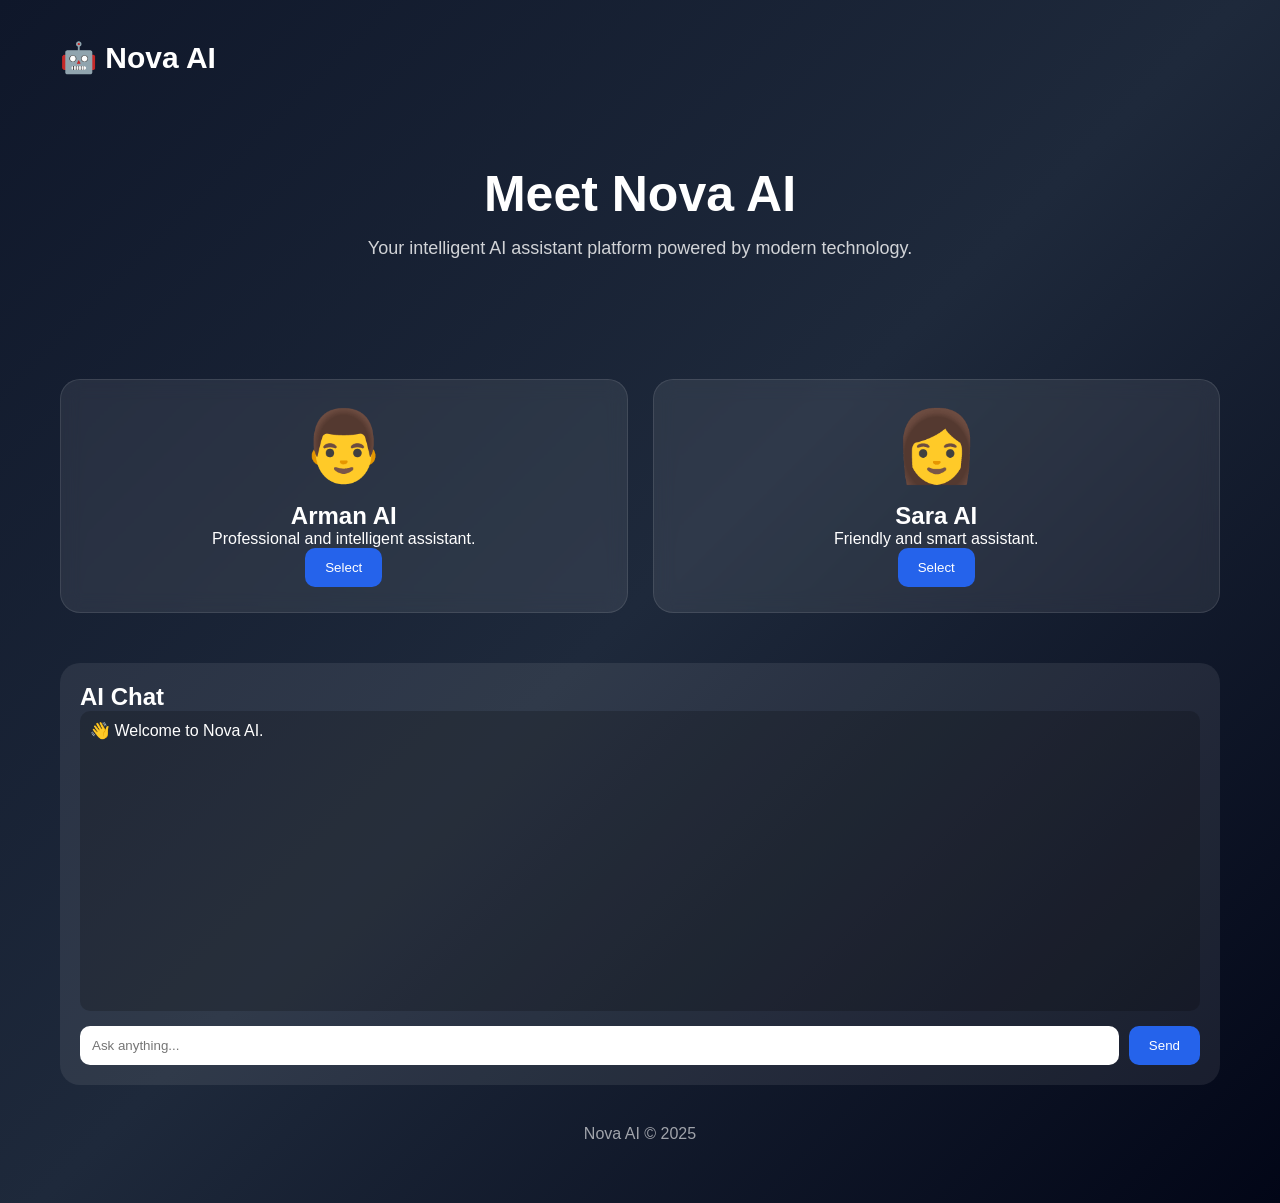
==== index.html @ 5002a57b "Create index.html" ====
<!DOCTYPE html>
<html lang="en">
<head>
<meta charset="UTF-8">
<meta name="viewport" content="width=device-width, initial-scale=1.0">
<title>Nova AI</title>

<style>
*{
margin:0;
padding:0;
box-sizing:border-box;
font-family:Arial,sans-serif;
}

body{
background:linear-gradient(135deg,#0f172a,#1e293b,#020617);
min-height:100vh;
color:white;
}

.container{
max-width:1200px;
margin:auto;
padding:20px;
}

header{
display:flex;
justify-content:space-between;
align-items:center;
padding:20px 0;
}

.logo{
font-size:30px;
font-weight:bold;
}

.hero{
text-align:center;
padding:70px 20px;
}

.hero h1{
font-size:50px;
margin-bottom:15px;
}

.hero p{
font-size:18px;
opacity:.8;
max-width:700px;
margin:auto;
}

.cards{
display:grid;
grid-template-columns:repeat(auto-fit,minmax(280px,1fr));
gap:25px;
margin-top:50px;
}

.card{
background:rgba(255,255,255,.08);
backdrop-filter:blur(10px);
padding:25px;
border-radius:20px;
text-align:center;
border:1px solid rgba(255,255,255,.1);
}

.avatar{
font-size:70px;
margin-bottom:15px;
}

button{
background:#2563eb;
color:white;
border:none;
padding:12px 20px;
border-radius:10px;
cursor:pointer;
}

.chat{
margin-top:50px;
background:rgba(255,255,255,.08);
padding:20px;
border-radius:20px;
}

#messages{
height:300px;
overflow:auto;
padding:10px;
background:rgba(0,0,0,.2);
border-radius:10px;
margin-bottom:15px;
}

.input-box{
display:flex;
gap:10px;
}

input{
flex:1;
padding:12px;
border:none;
border-radius:10px;
}

footer{
text-align:center;
padding:40px;
opacity:.6;
}
</style>
</head>

<body>

<div class="container">

<header>
<div class="logo">🤖 Nova AI</div>
</header>

<section class="hero">
<h1>Meet Nova AI</h1>
<p>Your intelligent AI assistant platform powered by modern technology.</p>
</section>

<section class="cards">

<div class="card">
<div class="avatar">👨</div>
<h2>Arman AI</h2>
<p>Professional and intelligent assistant.</p>
<button>Select</button>
</div>

<div class="card">
<div class="avatar">👩</div>
<h2>Sara AI</h2>
<p>Friendly and smart assistant.</p>
<button>Select</button>
</div>

</section>

<section class="chat">

<h2>AI Chat</h2>

<div id="messages">
<p>👋 Welcome to Nova AI.</p>
</div>

<div class="input-box">
<input placeholder="Ask anything...">
<button>Send</button>
</div>

</section>

<footer>
Nova AI © 2025
</footer>

</div>

</body>
</html>
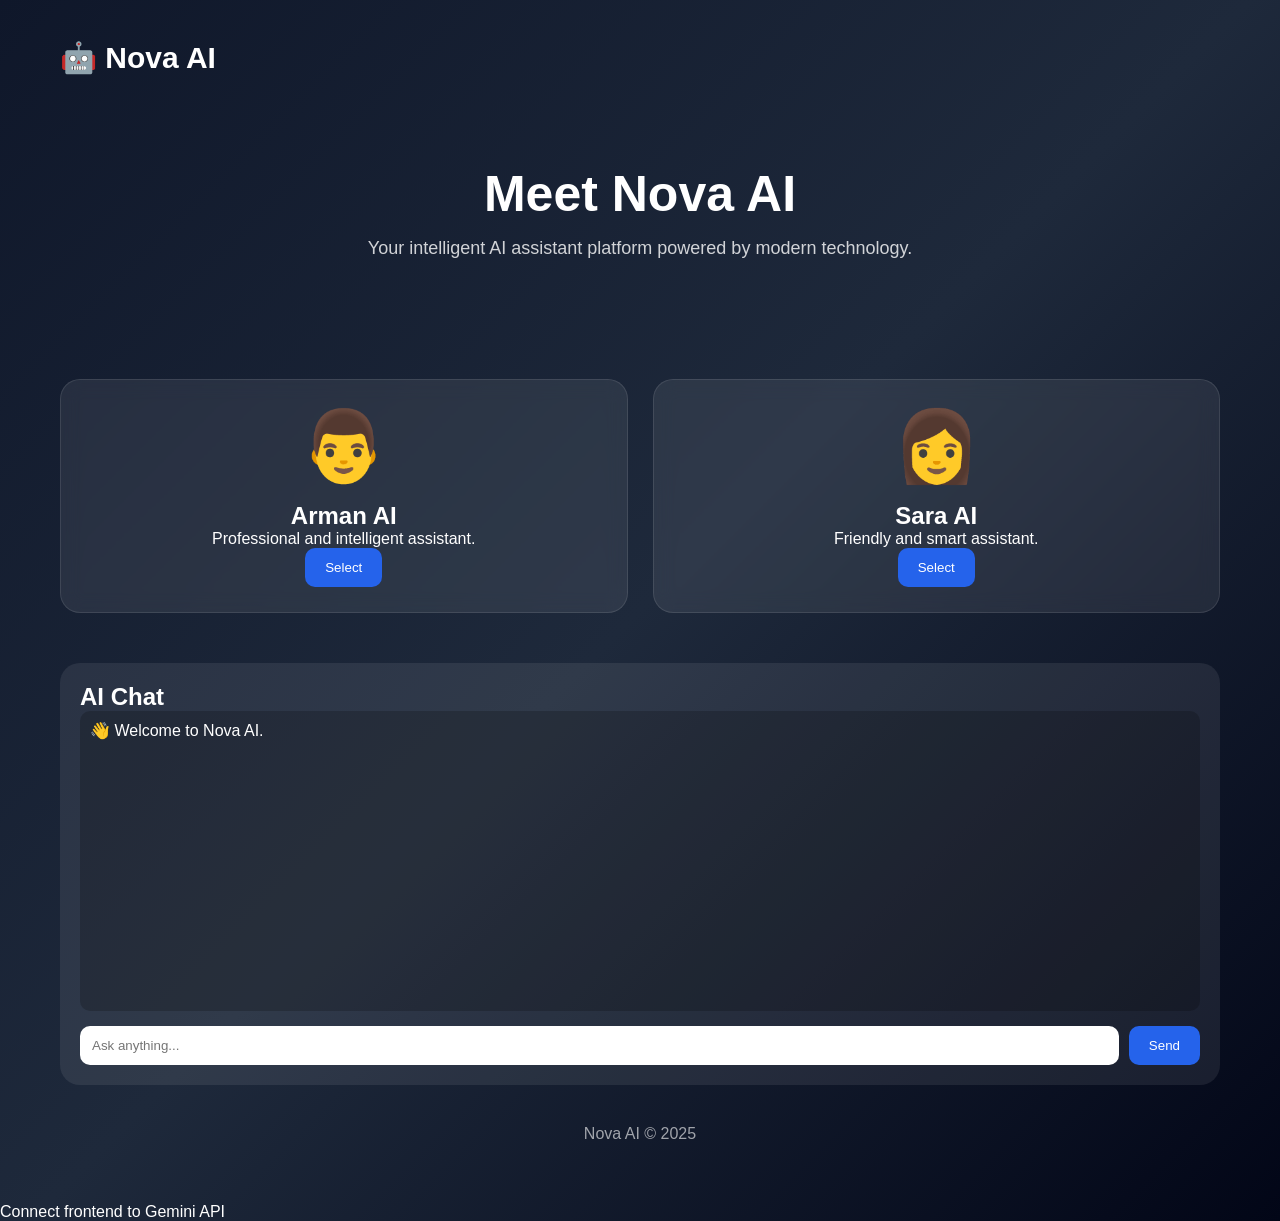
==== commit 1cfcea2b: "Connect frontend to Gemini API" ====
--- a/index.html
+++ b/index.html
@@ -171,6 +171,6 @@
 </footer>
 
 </div>
-
+Connect frontend to Gemini API
 </body>
 </html>
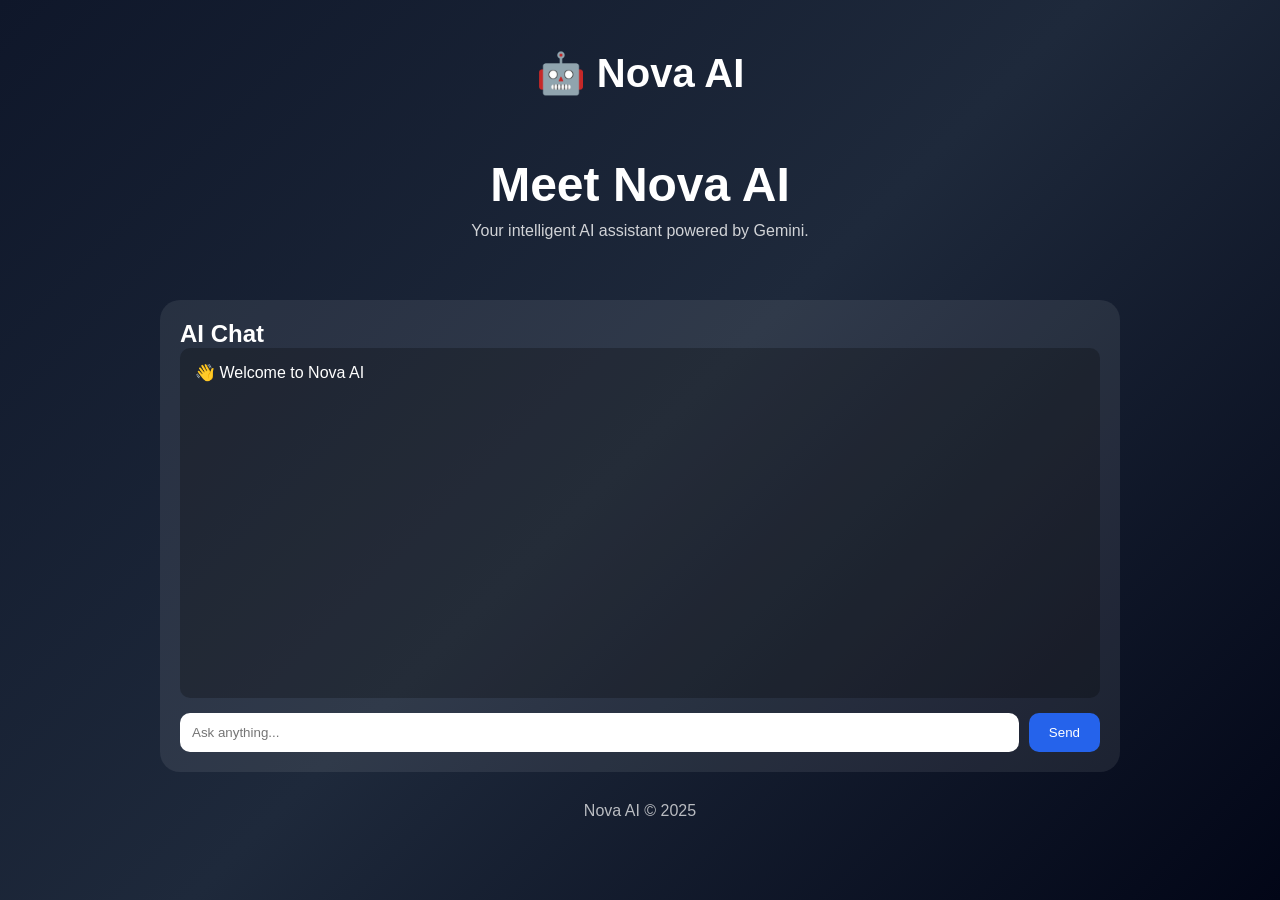
==== commit 12a9d06e: "Update Nova AI frontend" ====
--- a/index.html
+++ b/index.html
@@ -1,11 +1,8 @@
-<!DOCTYPE html>
-<html lang="en">
+<!DOCTYPE html><html lang="en">
 <head>
 <meta charset="UTF-8">
 <meta name="viewport" content="width=device-width, initial-scale=1.0">
-<title>Nova AI</title>
-
-<style>
+<title>Nova AI</title><style>
 *{
 margin:0;
 padding:0;
@@ -20,82 +17,47 @@
 }
 
 .container{
-max-width:1200px;
+max-width:1000px;
 margin:auto;
 padding:20px;
 }
 
 header{
-display:flex;
-justify-content:space-between;
-align-items:center;
-padding:20px 0;
+text-align:center;
+padding:30px 0;
 }
 
 .logo{
-font-size:30px;
+font-size:40px;
 font-weight:bold;
 }
 
 .hero{
 text-align:center;
-padding:70px 20px;
+padding:30px 20px;
 }
 
 .hero h1{
-font-size:50px;
-margin-bottom:15px;
+font-size:48px;
+margin-bottom:10px;
 }
 
 .hero p{
-font-size:18px;
-opacity:.8;
-max-width:700px;
-margin:auto;
-}
-
-.cards{
-display:grid;
-grid-template-columns:repeat(auto-fit,minmax(280px,1fr));
-gap:25px;
-margin-top:50px;
-}
-
-.card{
-background:rgba(255,255,255,.08);
-backdrop-filter:blur(10px);
-padding:25px;
-border-radius:20px;
-text-align:center;
-border:1px solid rgba(255,255,255,.1);
-}
-
-.avatar{
-font-size:70px;
-margin-bottom:15px;
-}
-
-button{
-background:#2563eb;
-color:white;
-border:none;
-padding:12px 20px;
-border-radius:10px;
-cursor:pointer;
+opacity:0.8;
 }
 
 .chat{
-margin-top:50px;
+margin-top:30px;
 background:rgba(255,255,255,.08);
 padding:20px;
 border-radius:20px;
 }
 
 #messages{
-height:300px;
-overflow:auto;
-padding:10px;
-background:rgba(0,0,0,.2);
+height:350px;
+overflow-y:auto;
+background:rgba(0,0,0,.25);
+padding:15px;
 border-radius:10px;
 margin-bottom:15px;
 }
@@ -112,65 +74,64 @@
 border-radius:10px;
 }
 
+button{
+background:#2563eb;
+color:white;
+border:none;
+padding:12px 20px;
+border-radius:10px;
+cursor:pointer;
+}
+
 footer{
 text-align:center;
-padding:40px;
-opacity:.6;
+padding:30px;
+opacity:.7;
 }
-</style>
-</head>
+</style></head><body><div class="container"><header>
+<div class="logo">🤖 Nova AI</div>
+</header><section class="hero">
+<h1>Meet Nova AI</h1>
+<p>Your intelligent AI assistant powered by Gemini.</p>
+</section><section class="chat"><h2>AI Chat</h2><div id="messages">
+<p>👋 Welcome to Nova AI</p>
+</div><div class="input-box">
+<input id="userInput" placeholder="Ask anything...">
+<button id="sendBtn">Send</button>
+</div></section><footer>
+Nova AI © 2025
+</footer></div><script>
+const input = document.getElementById("userInput");
+const sendBtn = document.getElementById("sendBtn");
+const messages = document.getElementById("messages");
 
-<body>
+sendBtn.addEventListener("click", async () => {
+  const text = input.value.trim();
 
-<div class="container">
+  if (!text) return;
 
-<header>
-<div class="logo">🤖 Nova AI</div>
-</header>
+  messages.innerHTML += `<p><b>You:</b> ${text}</p>`;
+  input.value = "";
 
-<section class="hero">
-<h1>Meet Nova AI</h1>
-<p>Your intelligent AI assistant platform powered by modern technology.</p>
-</section>
+  try {
+    const response = await fetch("/api/chat", {
+      method: "POST",
+      headers: {
+        "Content-Type": "application/json"
+      },
+      body: JSON.stringify({
+        message: text
+      })
+    });
 
-<section class="cards">
+    const data = await response.json();
 
-<div class="card">
-<div class="avatar">👨</div>
-<h2>Arman AI</h2>
-<p>Professional and intelligent assistant.</p>
-<button>Select</button>
-</div>
+    messages.innerHTML += `<p><b>Nova AI:</b> ${data.reply || data.error}</p>`;
+    messages.scrollTop = messages.scrollHeight;
 
-<div class="card">
-<div class="avatar">👩</div>
-<h2>Sara AI</h2>
-<p>Friendly and smart assistant.</p>
-<button>Select</button>
-</div>
-
-</section>
-
-<section class="chat">
-
-<h2>AI Chat</h2>
-
-<div id="messages">
-<p>👋 Welcome to Nova AI.</p>
-</div>
-
-<div class="input-box">
-<input placeholder="Ask anything...">
-<button>Send</button>
-</div>
-
-</section>
-
-<footer>
-Nova AI © 2025
-</footer>
-
-</div>
-Connect frontend to Gemini API
-</body>
+  } catch (error) {
+    messages.innerHTML += `<p><b>Nova AI:</b> Error connecting to AI.</p>`;
+  }
+});
+</script></body>
 </html>
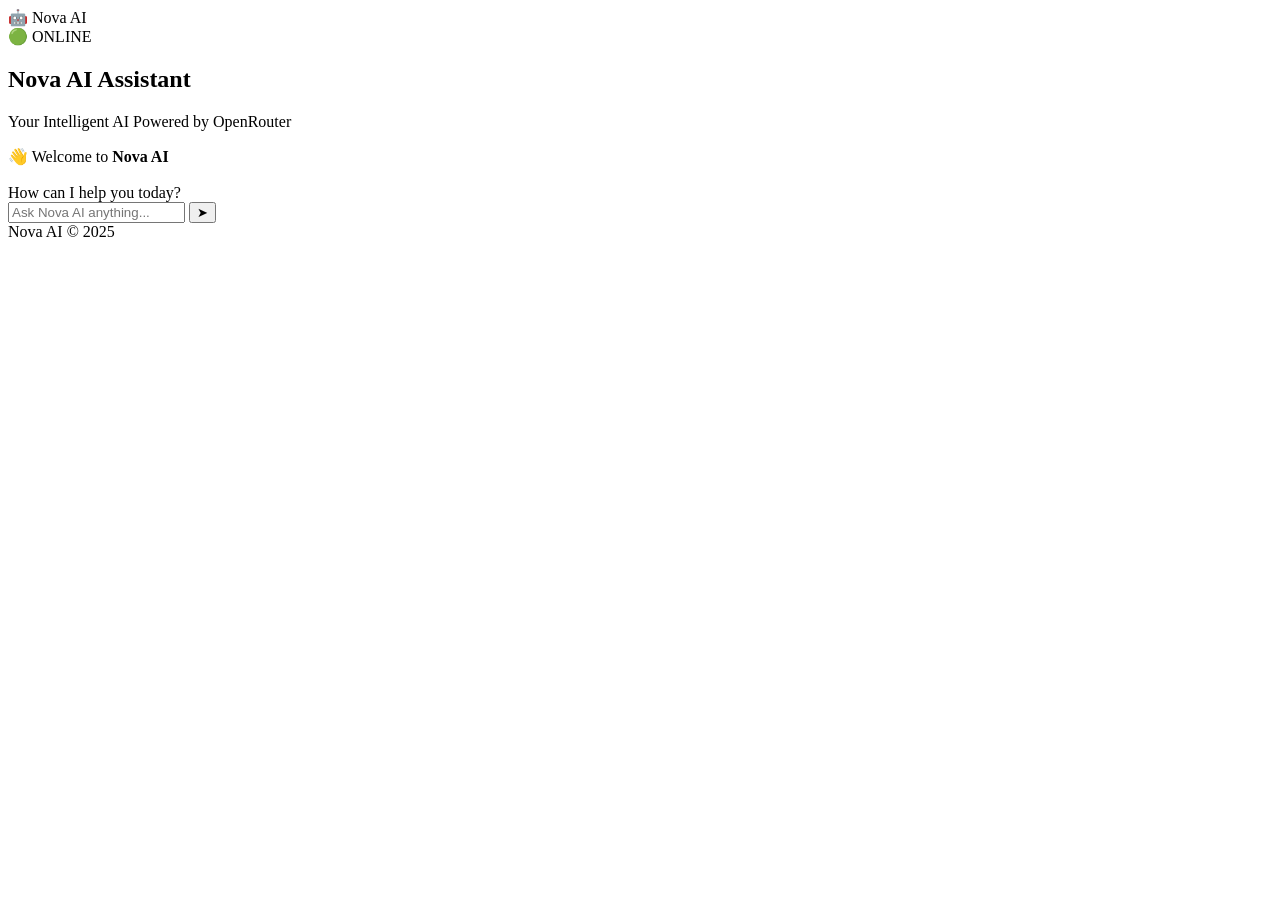
==== commit 1dd13eb5: "Redesign Nova AI homepage UI" ====
--- a/index.html
+++ b/index.html
@@ -1,137 +1,79 @@
-<!DOCTYPE html><html lang="en">
+<!DOCTYPE html>
+<html lang="en">
 <head>
 <meta charset="UTF-8">
 <meta name="viewport" content="width=device-width, initial-scale=1.0">
-<title>Nova AI</title><style>
-*{
-margin:0;
-padding:0;
-box-sizing:border-box;
-font-family:Arial,sans-serif;
-}
+<title>Nova AI</title>
 
-body{
-background:linear-gradient(135deg,#0f172a,#1e293b,#020617);
-min-height:100vh;
-color:white;
-}
+<link rel="stylesheet" href="style.css">
 
-.container{
-max-width:1000px;
-margin:auto;
-padding:20px;
-}
+</head>
 
-header{
-text-align:center;
-padding:30px 0;
-}
+<body>
 
-.logo{
-font-size:40px;
-font-weight:bold;
-}
+<div class="container">
 
-.hero{
-text-align:center;
-padding:30px 20px;
-}
+<header>
 
-.hero h1{
-font-size:48px;
-margin-bottom:10px;
-}
+<div class="logo">
+🤖 Nova AI
+</div>
 
-.hero p{
-opacity:0.8;
-}
+<div class="status">
+🟢 ONLINE
+</div>
 
-.chat{
-margin-top:30px;
-background:rgba(255,255,255,.08);
-padding:20px;
-border-radius:20px;
-}
+</header>
 
-#messages{
-height:350px;
-overflow-y:auto;
-background:rgba(0,0,0,.25);
-padding:15px;
-border-radius:10px;
-margin-bottom:15px;
-}
 
-.input-box{
-display:flex;
-gap:10px;
-}
+<section class="hero">
 
-input{
-flex:1;
-padding:12px;
-border:none;
-border-radius:10px;
-}
+<h1>Nova AI Assistant</h1>
 
-button{
-background:#2563eb;
-color:white;
-border:none;
-padding:12px 20px;
-border-radius:10px;
-cursor:pointer;
-}
+<p>Your Intelligent AI Powered by OpenRouter</p>
 
-footer{
-text-align:center;
-padding:30px;
-opacity:.7;
-}
-</style></head><body><div class="container"><header>
-<div class="logo">🤖 Nova AI</div>
-</header><section class="hero">
-<h1>Meet Nova AI</h1>
-<p>Your intelligent AI assistant powered by Gemini.</p>
-</section><section class="chat"><h2>AI Chat</h2><div id="messages">
-<p>👋 Welcome to Nova AI</p>
-</div><div class="input-box">
-<input id="userInput" placeholder="Ask anything...">
-<button id="sendBtn">Send</button>
-</div></section><footer>
+</section>
+
+
+<section class="chat-box">
+
+<div id="messages" class="messages">
+
+<div class="bot-message">
+👋 Welcome to <b>Nova AI</b><br><br>
+How can I help you today?
+</div>
+
+</div>
+
+
+<div class="input-area">
+
+<input
+type="text"
+id="userInput"
+placeholder="Ask Nova AI anything..."
+autocomplete="off">
+
+<button id="sendBtn">
+➤
+</button>
+
+</div>
+
+</section>
+
+
+<footer>
+
 Nova AI © 2025
-</footer></div><script>
-const input = document.getElementById("userInput");
-const sendBtn = document.getElementById("sendBtn");
-const messages = document.getElementById("messages");
 
-sendBtn.addEventListener("click", async () => {
-  const text = input.value.trim();
+</footer>
 
-  if (!text) return;
+</div>
 
-  messages.innerHTML += `<p><b>You:</b> ${text}</p>`;
-  input.value = "";
 
-  try {
-    const response = await fetch("/api/chat", {
-      method: "POST",
-      headers: {
-        "Content-Type": "application/json"
-      },
-      body: JSON.stringify({
-        message: text
-      })
-    });
+<script src="script.js"></script>
 
-    const data = await response.json();
-
-    messages.innerHTML += `<p><b>Nova AI:</b> ${data.reply || data.error}</p>`;
-    messages.scrollTop = messages.scrollHeight;
-
-  } catch (error) {
-    messages.innerHTML += `<p><b>Nova AI:</b> Error connecting to AI.</p>`;
-  }
-});
-</script></body>
+</body>
 </html>
--- a/style.css
+++ b/style.css
@@ -0,0 +1 @@
+/* Nova AI Styles */
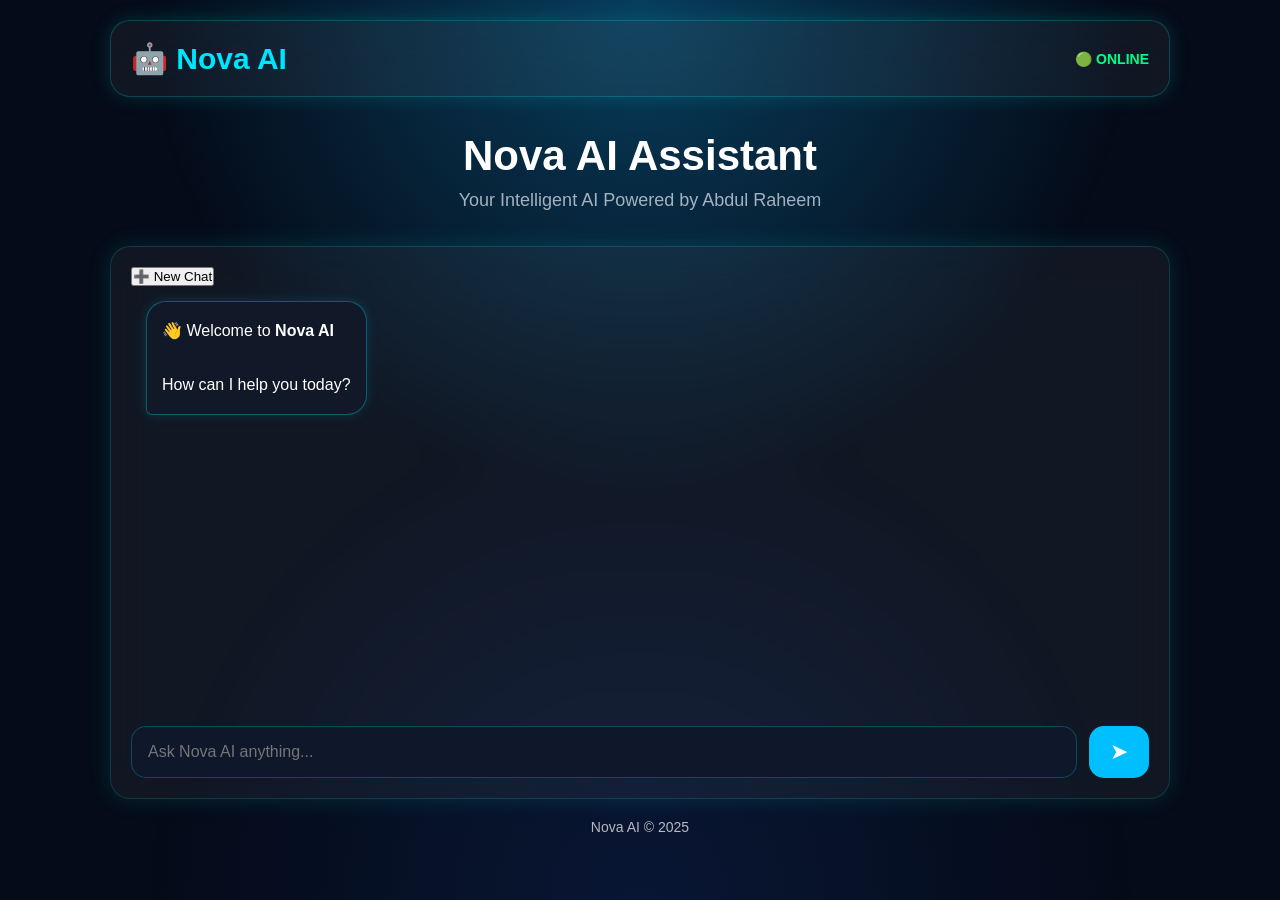
==== commit 9d2d762d: "Add chat history" ====
--- a/index.html
+++ b/index.html
@@ -1,8 +1,11 @@
 <!DOCTYPE html>
 <html lang="en">
+
 <head>
+
 <meta charset="UTF-8">
 <meta name="viewport" content="width=device-width, initial-scale=1.0">
+
 <title>Nova AI</title>
 
 <link rel="stylesheet" href="style.css">
@@ -25,17 +28,23 @@
 
 </header>
 
-
 <section class="hero">
 
 <h1>Nova AI Assistant</h1>
 
-<p>Your Intelligent AI Powered by OpenRouter</p>
+<p>Your Intelligent AI Powered by Abdul Raheem</p>
 
 </section>
 
+<section class="chat-box">
 
-<section class="chat-box">
+<div class="chat-top">
+
+<button id="newChatBtn">
+➕ New Chat
+</button>
+
+</div>
 
 <div id="messages" class="messages">
 
@@ -45,7 +54,6 @@
 </div>
 
 </div>
-
 
 <div class="input-area">
 
@@ -63,7 +71,6 @@
 
 </section>
 
-
 <footer>
 
 Nova AI © 2025
@@ -72,8 +79,8 @@
 
 </div>
 
-
 <script src="script.js"></script>
 
 </body>
+
 </html>
--- a/style.css
+++ b/style.css
@@ -1 +1,340 @@
-/* Nova AI Styles */
+/* ==========================
+   NOVA AI - JARVIS UI
+========================== */
+
+*{
+margin:0;
+padding:0;
+box-sizing:border-box;
+font-family:Arial,Helvetica,sans-serif;
+}
+
+body{
+background:#050b18;
+color:white;
+overflow-y:auto;
+overflow-x:hidden;
+min-height:100vh;
+}
+
+body::before{
+content:"";
+position:fixed;
+width:100%;
+height:100%;
+background:
+radial-gradient(circle at top,#0ea5e955 0%,transparent 45%),
+radial-gradient(circle at bottom,#2563eb22 0%,transparent 45%);
+z-index:-1;
+animation:bgMove 8s infinite alternate;
+}
+
+@keyframes bgMove{
+
+0%{
+transform:scale(1);
+}
+
+100%{
+transform:scale(1.15);
+}
+
+}
+
+.container{
+width:95%;
+max-width:1100px;
+margin:auto;
+padding:20px;
+min-height:100vh;
+display:flex;
+flex-direction:column;
+}
+
+header{
+
+display:flex;
+justify-content:space-between;
+align-items:center;
+
+padding:20px;
+
+border:1px solid rgba(0,255,255,.2);
+
+background:rgba(255,255,255,.05);
+
+backdrop-filter:blur(18px);
+
+border-radius:20px;
+
+box-shadow:0 0 20px rgba(0,255,255,.15);
+
+}
+
+.logo{
+
+font-size:30px;
+
+font-weight:bold;
+
+color:#00e5ff;
+
+}
+
+.status{
+
+color:#00ff88;
+
+font-size:14px;
+
+font-weight:bold;
+
+}
+
+.hero{
+
+text-align:center;
+
+padding:35px 10px;
+
+}
+
+.hero h1{
+
+font-size:42px;
+
+margin-bottom:10px;
+
+color:white;
+
+}
+
+.hero p{
+
+font-size:18px;
+
+opacity:.8;
+
+color:#cbd5e1;
+
+}
+
+.chat-box{
+
+background:rgba(255,255,255,.05);
+
+border:1px solid rgba(0,255,255,.15);
+
+border-radius:20px;
+
+backdrop-filter:blur(18px);
+
+padding:20px;
+
+box-shadow:0 0 25px rgba(0,255,255,.12);
+
+}
+
+/* ==========================
+   CHAT AREA
+========================== */
+
+.messages{
+
+height:420px;
+
+overflow-y:auto;
+
+padding:15px;
+
+display:flex;
+
+flex-direction:column;
+
+gap:15px;
+
+scroll-behavior:smooth;
+
+}
+
+.messages::-webkit-scrollbar{
+
+width:6px;
+
+}
+
+.messages::-webkit-scrollbar-thumb{
+
+background:#00e5ff66;
+
+border-radius:20px;
+
+}
+
+.bot-message{
+
+align-self:flex-start;
+
+background:#111827;
+
+border:1px solid #00e5ff55;
+
+padding:15px;
+
+border-radius:20px 20px 20px 6px;
+
+max-width:95%;
+
+line-height:1.7;
+
+animation:fadeIn .35s ease;
+
+box-shadow:0 0 12px rgba(0,229,255,.15);
+
+}
+
+.user-message{
+
+align-self:flex-end;
+
+background:#2563eb;
+
+padding:15px;
+
+border-radius:20px 20px 6px 20px;
+
+max-width:95%;
+
+line-height:1.7;
+
+animation:fadeIn .35s ease;
+
+box-shadow:0 0 12px rgba(37,99,235,.3);
+
+}
+
+@keyframes fadeIn{
+
+from{
+
+opacity:0;
+
+transform:translateY(15px);
+
+}
+
+to{
+
+opacity:1;
+
+transform:translateY(0);
+
+}
+
+}
+
+.input-area{
+
+display:flex;
+
+gap:12px;
+
+margin-top:20px;
+
+}
+
+.input-area input{
+
+flex:1;
+
+padding:16px;
+
+background:#0f172a;
+
+border:1px solid rgba(0,229,255,.25);
+
+border-radius:15px;
+
+color:white;
+
+font-size:16px;
+
+outline:none;
+
+transition:.3s;
+
+}
+
+.input-area input:focus{
+
+border-color:#00e5ff;
+
+box-shadow:0 0 15px rgba(0,229,255,.25);
+
+}
+
+.input-area button{
+
+width:60px;
+
+border:none;
+
+border-radius:15px;
+
+background:#00bfff;
+
+color:white;
+
+font-size:22px;
+
+cursor:pointer;
+
+transition:.3s;
+
+}
+
+.input-area button:hover{
+
+background:#00e5ff;
+
+transform:scale(1.05);
+
+box-shadow:0 0 18px rgba(0,229,255,.35);
+
+}
+
+footer{
+    text-align:center;
+    padding:20px;
+    opacity:.7;
+    font-size:14px;
+}
+
+html{
+    scroll-behavior:smooth;
+}
+
+@media (max-width:768px){
+
+.hero h1{
+    font-size:32px;
+}
+
+.hero p{
+    font-size:15px;
+}
+
+.messages{
+    height:55vh;
+}
+
+.input-area input{
+    font-size:15px;
+    padding:14px;
+}
+
+.logo{
+    font-size:24px;
+}
+
+}
